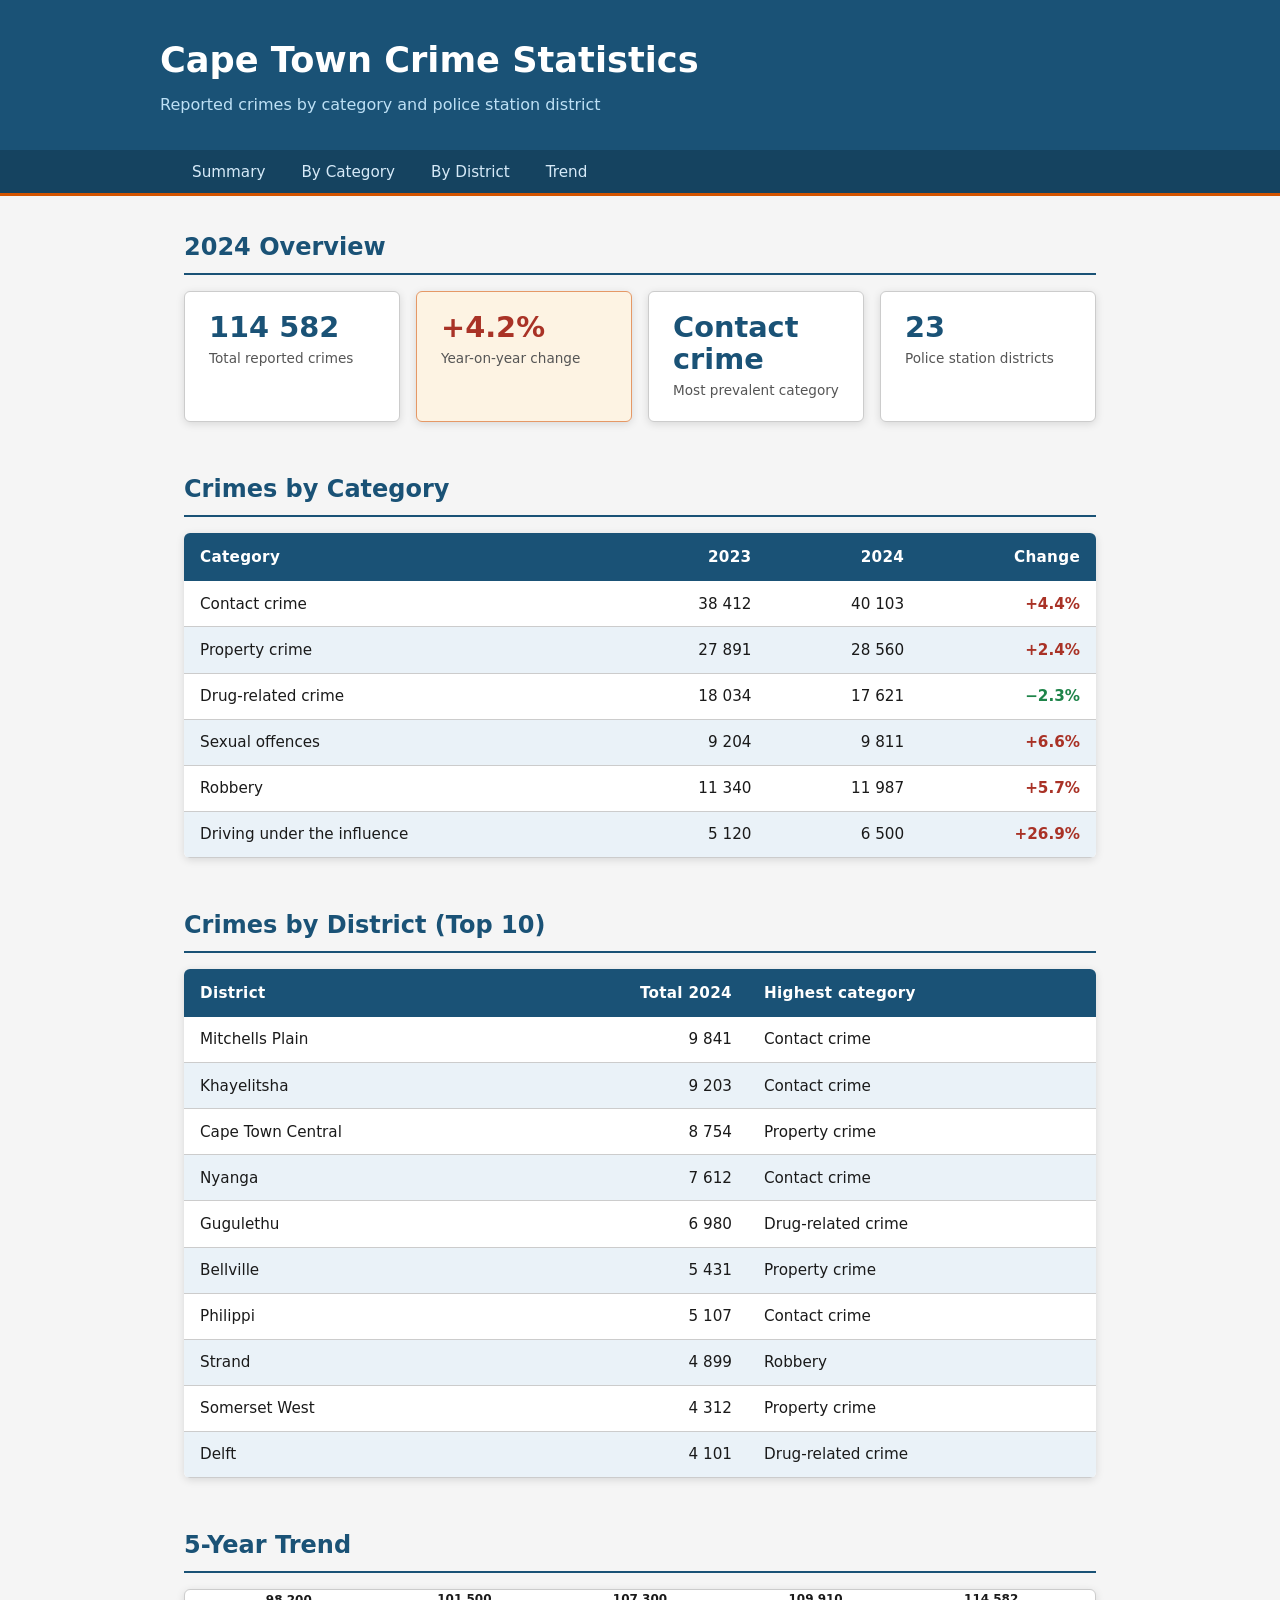
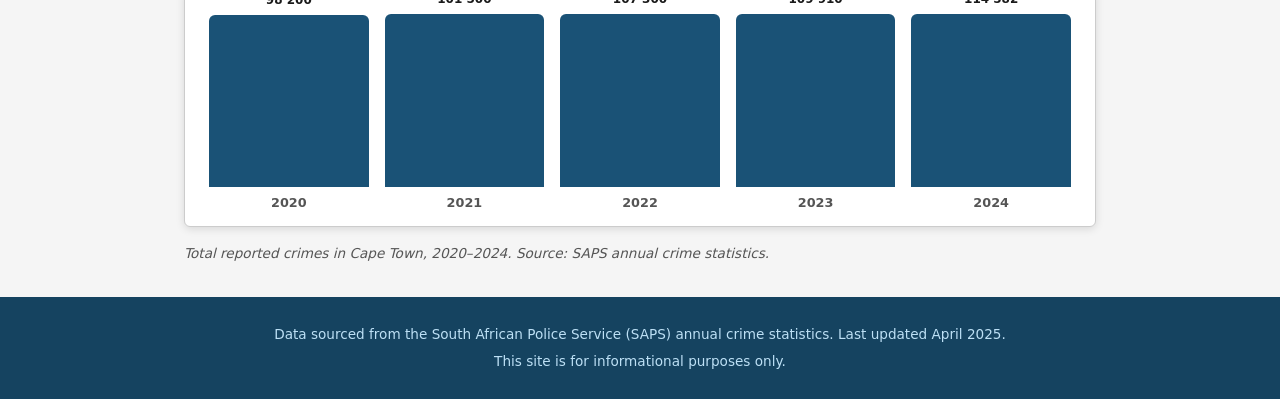
==== index.html @ 36d6c70b "Add accessible Cape Town crime statistics website Builds a WCAG 2.1 AA-compliant static site with su" ====
<!DOCTYPE html>
<html lang="en">
<head>
  <meta charset="UTF-8" />
  <meta name="viewport" content="width=device-width, initial-scale=1.0" />
  <meta name="description" content="Cape Town crime statistics dashboard — explore reported crime data by category and district." />
  <title>Cape Town Crime Statistics</title>
  <link rel="stylesheet" href="style.css" />
</head>
<body>
  <a class="skip-link" href="#main">Skip to main content</a>

  <header role="banner">
    <div class="header-inner">
      <h1>Cape Town Crime Statistics</h1>
      <p class="subtitle">Reported crimes by category and police station district</p>
    </div>
  </header>

  <nav aria-label="Page sections">
    <ul>
      <li><a href="#summary">Summary</a></li>
      <li><a href="#by-category">By Category</a></li>
      <li><a href="#by-district">By District</a></li>
      <li><a href="#trend">Trend</a></li>
    </ul>
  </nav>

  <main id="main" tabindex="-1">

    <!-- Summary cards -->
    <section id="summary" aria-labelledby="summary-heading">
      <h2 id="summary-heading">2024 Overview</h2>
      <ul class="card-grid" role="list">
        <li class="card">
          <span class="card-value" aria-label="114 582 total reported crimes">114&nbsp;582</span>
          <span class="card-label">Total reported crimes</span>
        </li>
        <li class="card card--warn">
          <span class="card-value" aria-label="4.2 percent increase year on year">+4.2%</span>
          <span class="card-label">Year-on-year change</span>
        </li>
        <li class="card">
          <span class="card-value" aria-label="6 most common crime type: contact crime">Contact crime</span>
          <span class="card-label">Most prevalent category</span>
        </li>
        <li class="card">
          <span class="card-value" aria-label="23 police station districts">23</span>
          <span class="card-label">Police station districts</span>
        </li>
      </ul>
    </section>

    <!-- By category table -->
    <section id="by-category" aria-labelledby="cat-heading">
      <h2 id="cat-heading">Crimes by Category</h2>
      <div class="table-wrapper" role="region" aria-label="Crimes by category table" tabindex="0">
        <table>
          <thead>
            <tr>
              <th scope="col">Category</th>
              <th scope="col" class="num">2023</th>
              <th scope="col" class="num">2024</th>
              <th scope="col" class="num">Change</th>
            </tr>
          </thead>
          <tbody>
            <tr>
              <td>Contact crime</td>
              <td class="num">38 412</td>
              <td class="num">40 103</td>
              <td class="num change--up" aria-label="increase">+4.4%</td>
            </tr>
            <tr>
              <td>Property crime</td>
              <td class="num">27 891</td>
              <td class="num">28 560</td>
              <td class="num change--up" aria-label="increase">+2.4%</td>
            </tr>
            <tr>
              <td>Drug-related crime</td>
              <td class="num">18 034</td>
              <td class="num">17 621</td>
              <td class="num change--down" aria-label="decrease">−2.3%</td>
            </tr>
            <tr>
              <td>Sexual offences</td>
              <td class="num">9 204</td>
              <td class="num">9 811</td>
              <td class="num change--up" aria-label="increase">+6.6%</td>
            </tr>
            <tr>
              <td>Robbery</td>
              <td class="num">11 340</td>
              <td class="num">11 987</td>
              <td class="num change--up" aria-label="increase">+5.7%</td>
            </tr>
            <tr>
              <td>Driving under the influence</td>
              <td class="num">5 120</td>
              <td class="num">6 500</td>
              <td class="num change--up" aria-label="increase">+26.9%</td>
            </tr>
          </tbody>
        </table>
      </div>
    </section>

    <!-- By district table -->
    <section id="by-district" aria-labelledby="dist-heading">
      <h2 id="dist-heading">Crimes by District (Top 10)</h2>
      <div class="table-wrapper" role="region" aria-label="Crimes by district table" tabindex="0">
        <table>
          <thead>
            <tr>
              <th scope="col">District</th>
              <th scope="col" class="num">Total 2024</th>
              <th scope="col">Highest category</th>
            </tr>
          </thead>
          <tbody>
            <tr><td>Mitchells Plain</td><td class="num">9 841</td><td>Contact crime</td></tr>
            <tr><td>Khayelitsha</td><td class="num">9 203</td><td>Contact crime</td></tr>
            <tr><td>Cape Town Central</td><td class="num">8 754</td><td>Property crime</td></tr>
            <tr><td>Nyanga</td><td class="num">7 612</td><td>Contact crime</td></tr>
            <tr><td>Gugulethu</td><td class="num">6 980</td><td>Drug-related crime</td></tr>
            <tr><td>Bellville</td><td class="num">5 431</td><td>Property crime</td></tr>
            <tr><td>Philippi</td><td class="num">5 107</td><td>Contact crime</td></tr>
            <tr><td>Strand</td><td class="num">4 899</td><td>Robbery</td></tr>
            <tr><td>Somerset West</td><td class="num">4 312</td><td>Property crime</td></tr>
            <tr><td>Delft</td><td class="num">4 101</td><td>Drug-related crime</td></tr>
          </tbody>
        </table>
      </div>
    </section>

    <!-- Trend section -->
    <section id="trend" aria-labelledby="trend-heading">
      <h2 id="trend-heading">5-Year Trend</h2>
      <figure aria-label="Bar chart showing total reported crimes 2020 to 2024">
        <div class="bar-chart" role="img" aria-label="Total crimes: 2020: 98 200, 2021: 101 500, 2022: 107 300, 2023: 109 910, 2024: 114 582">
          <ol class="bars" aria-hidden="true">
            <li class="bar-item">
              <div class="bar" style="--pct:86%"><span class="bar-val">98 200</span></div>
              <span class="bar-year">2020</span>
            </li>
            <li class="bar-item">
              <div class="bar" style="--pct:89%"><span class="bar-val">101 500</span></div>
              <span class="bar-year">2021</span>
            </li>
            <li class="bar-item">
              <div class="bar" style="--pct:94%"><span class="bar-val">107 300</span></div>
              <span class="bar-year">2022</span>
            </li>
            <li class="bar-item">
              <div class="bar" style="--pct:96%"><span class="bar-val">109 910</span></div>
              <span class="bar-year">2023</span>
            </li>
            <li class="bar-item">
              <div class="bar" style="--pct:100%"><span class="bar-val">114 582</span></div>
              <span class="bar-year">2024</span>
            </li>
          </ol>
        </div>
        <figcaption>Total reported crimes in Cape Town, 2020–2024. Source: SAPS annual crime statistics.</figcaption>
      </figure>
    </section>

  </main>

  <footer role="contentinfo">
    <p>Data sourced from the South African Police Service (SAPS) annual crime statistics. Last updated April 2025.</p>
    <p>This site is for informational purposes only.</p>
  </footer>
</body>
</html>
---- style.css ----
/* === Reset & base === */
*, *::before, *::after { box-sizing: border-box; margin: 0; padding: 0; }

:root {
  --clr-bg:        #f5f5f5;
  --clr-surface:   #ffffff;
  --clr-primary:   #1a5276;
  --clr-primary-d: #154360;
  --clr-accent:    #d35400;
  --clr-text:      #1a1a1a;
  --clr-muted:     #555555;
  --clr-border:    #cccccc;
  --clr-up:        #a93226;
  --clr-down:      #1e8449;
  --clr-warn-bg:   #fdf3e3;
  --clr-warn-bd:   #e59866;
  --radius:        6px;
  --shadow:        0 2px 8px rgba(0,0,0,.12);
  --font:          system-ui, -apple-system, "Segoe UI", Roboto, sans-serif;
}

html { font-size: 100%; scroll-behavior: smooth; }

body {
  font-family: var(--font);
  background: var(--clr-bg);
  color: var(--clr-text);
  line-height: 1.6;
  min-height: 100vh;
  display: flex;
  flex-direction: column;
}

/* === Skip link === */
.skip-link {
  position: absolute;
  top: -100%;
  left: 1rem;
  background: var(--clr-primary);
  color: #fff;
  padding: .5rem 1rem;
  border-radius: 0 0 var(--radius) var(--radius);
  font-weight: 700;
  text-decoration: none;
  z-index: 1000;
  transition: top .15s;
}
.skip-link:focus { top: 0; }

/* === Focus styles (visible for keyboard users) === */
:focus-visible {
  outline: 3px solid var(--clr-accent);
  outline-offset: 3px;
}

/* === Header === */
header {
  background: var(--clr-primary);
  color: #fff;
  padding: 2rem 1.5rem;
}
.header-inner { max-width: 960px; margin: 0 auto; }
header h1 { font-size: clamp(1.4rem, 4vw, 2.2rem); font-weight: 800; }
.subtitle { margin-top: .25rem; color: #bde0f5; font-size: 1rem; }

/* === Nav === */
nav {
  background: var(--clr-primary-d);
  border-bottom: 3px solid var(--clr-accent);
}
nav ul {
  max-width: 960px;
  margin: 0 auto;
  padding: 0 1rem;
  list-style: none;
  display: flex;
  flex-wrap: wrap;
  gap: .25rem;
}
nav a {
  display: inline-block;
  padding: .6rem 1rem;
  color: #d6eaf8;
  text-decoration: none;
  font-size: .95rem;
  border-radius: var(--radius) var(--radius) 0 0;
  transition: background .15s, color .15s;
}
nav a:hover, nav a:focus-visible {
  background: var(--clr-accent);
  color: #fff;
  outline: none;
}

/* === Main === */
main {
  flex: 1;
  max-width: 960px;
  width: 100%;
  margin: 2rem auto;
  padding: 0 1.5rem;
  display: flex;
  flex-direction: column;
  gap: 3rem;
}
main:focus { outline: none; }

/* === Section headings === */
section h2 {
  font-size: clamp(1.1rem, 3vw, 1.5rem);
  color: var(--clr-primary);
  margin-bottom: 1rem;
  padding-bottom: .4rem;
  border-bottom: 2px solid var(--clr-primary);
}

/* === Summary cards === */
.card-grid {
  list-style: none;
  display: grid;
  grid-template-columns: repeat(auto-fit, minmax(190px, 1fr));
  gap: 1rem;
}
.card {
  background: var(--clr-surface);
  border: 1px solid var(--clr-border);
  border-radius: var(--radius);
  box-shadow: var(--shadow);
  padding: 1.25rem 1.5rem;
  display: flex;
  flex-direction: column;
  gap: .25rem;
}
.card--warn {
  background: var(--clr-warn-bg);
  border-color: var(--clr-warn-bd);
}
.card-value {
  font-size: clamp(1.3rem, 3.5vw, 1.8rem);
  font-weight: 800;
  color: var(--clr-primary);
  line-height: 1.1;
}
.card--warn .card-value { color: var(--clr-up); }
.card-label {
  font-size: .85rem;
  color: var(--clr-muted);
}

/* === Tables === */
.table-wrapper {
  overflow-x: auto;
  border-radius: var(--radius);
  box-shadow: var(--shadow);
}
.table-wrapper:focus-visible {
  outline: 3px solid var(--clr-accent);
  outline-offset: 2px;
}
table {
  width: 100%;
  border-collapse: collapse;
  background: var(--clr-surface);
  font-size: .95rem;
}
thead { background: var(--clr-primary); color: #fff; }
thead th {
  padding: .75rem 1rem;
  text-align: left;
  font-weight: 700;
  letter-spacing: .02em;
}
thead th.num { text-align: right; }
tbody tr:nth-child(even) { background: #eaf2f8; }
tbody tr:hover { background: #d4e6f1; }
tbody td {
  padding: .65rem 1rem;
  border-bottom: 1px solid var(--clr-border);
}
td.num { text-align: right; font-variant-numeric: tabular-nums; }
.change--up   { color: var(--clr-up);   font-weight: 700; }
.change--down { color: var(--clr-down); font-weight: 700; }

/* === Bar chart === */
figure { display: flex; flex-direction: column; gap: 1rem; }
.bar-chart {
  background: var(--clr-surface);
  border: 1px solid var(--clr-border);
  border-radius: var(--radius);
  box-shadow: var(--shadow);
  padding: 1.5rem 1.5rem .75rem;
}
.bars {
  list-style: none;
  display: flex;
  align-items: flex-end;
  gap: 1rem;
  height: 200px;
}
.bar-item {
  flex: 1;
  display: flex;
  flex-direction: column;
  align-items: center;
  height: 100%;
  justify-content: flex-end;
}
.bar {
  width: 100%;
  height: var(--pct);
  background: var(--clr-primary);
  border-radius: var(--radius) var(--radius) 0 0;
  position: relative;
  transition: background .2s;
  display: flex;
  align-items: flex-start;
  justify-content: center;
}
.bar:hover, .bar:focus-within { background: var(--clr-accent); }
.bar-val {
  position: absolute;
  top: -1.5rem;
  font-size: .75rem;
  font-weight: 700;
  color: var(--clr-text);
  white-space: nowrap;
}
.bar-year {
  margin-top: .4rem;
  font-size: .8rem;
  color: var(--clr-muted);
  font-weight: 600;
}
figcaption {
  font-size: .85rem;
  color: var(--clr-muted);
  font-style: italic;
}

/* === Footer === */
footer {
  background: var(--clr-primary-d);
  color: #bde0f5;
  text-align: center;
  padding: 1.5rem;
  font-size: .85rem;
  line-height: 2;
  margin-top: auto;
}

/* === Reduced-motion === */
@media (prefers-reduced-motion: reduce) {
  html { scroll-behavior: auto; }
  .skip-link { transition: none; }
  .bar  { transition: none; }
}

/* === High-contrast / forced-colors === */
@media (forced-colors: active) {
  .bar { forced-color-adjust: none; background: Highlight; }
  .card { border: 2px solid ButtonText; }
}

/* === Responsive === */
@media (max-width: 600px) {
  nav ul { gap: 0; }
  nav a  { font-size: .85rem; padding: .5rem .75rem; }
  .bars  { gap: .5rem; }
  .bar-val { font-size: .65rem; }
}
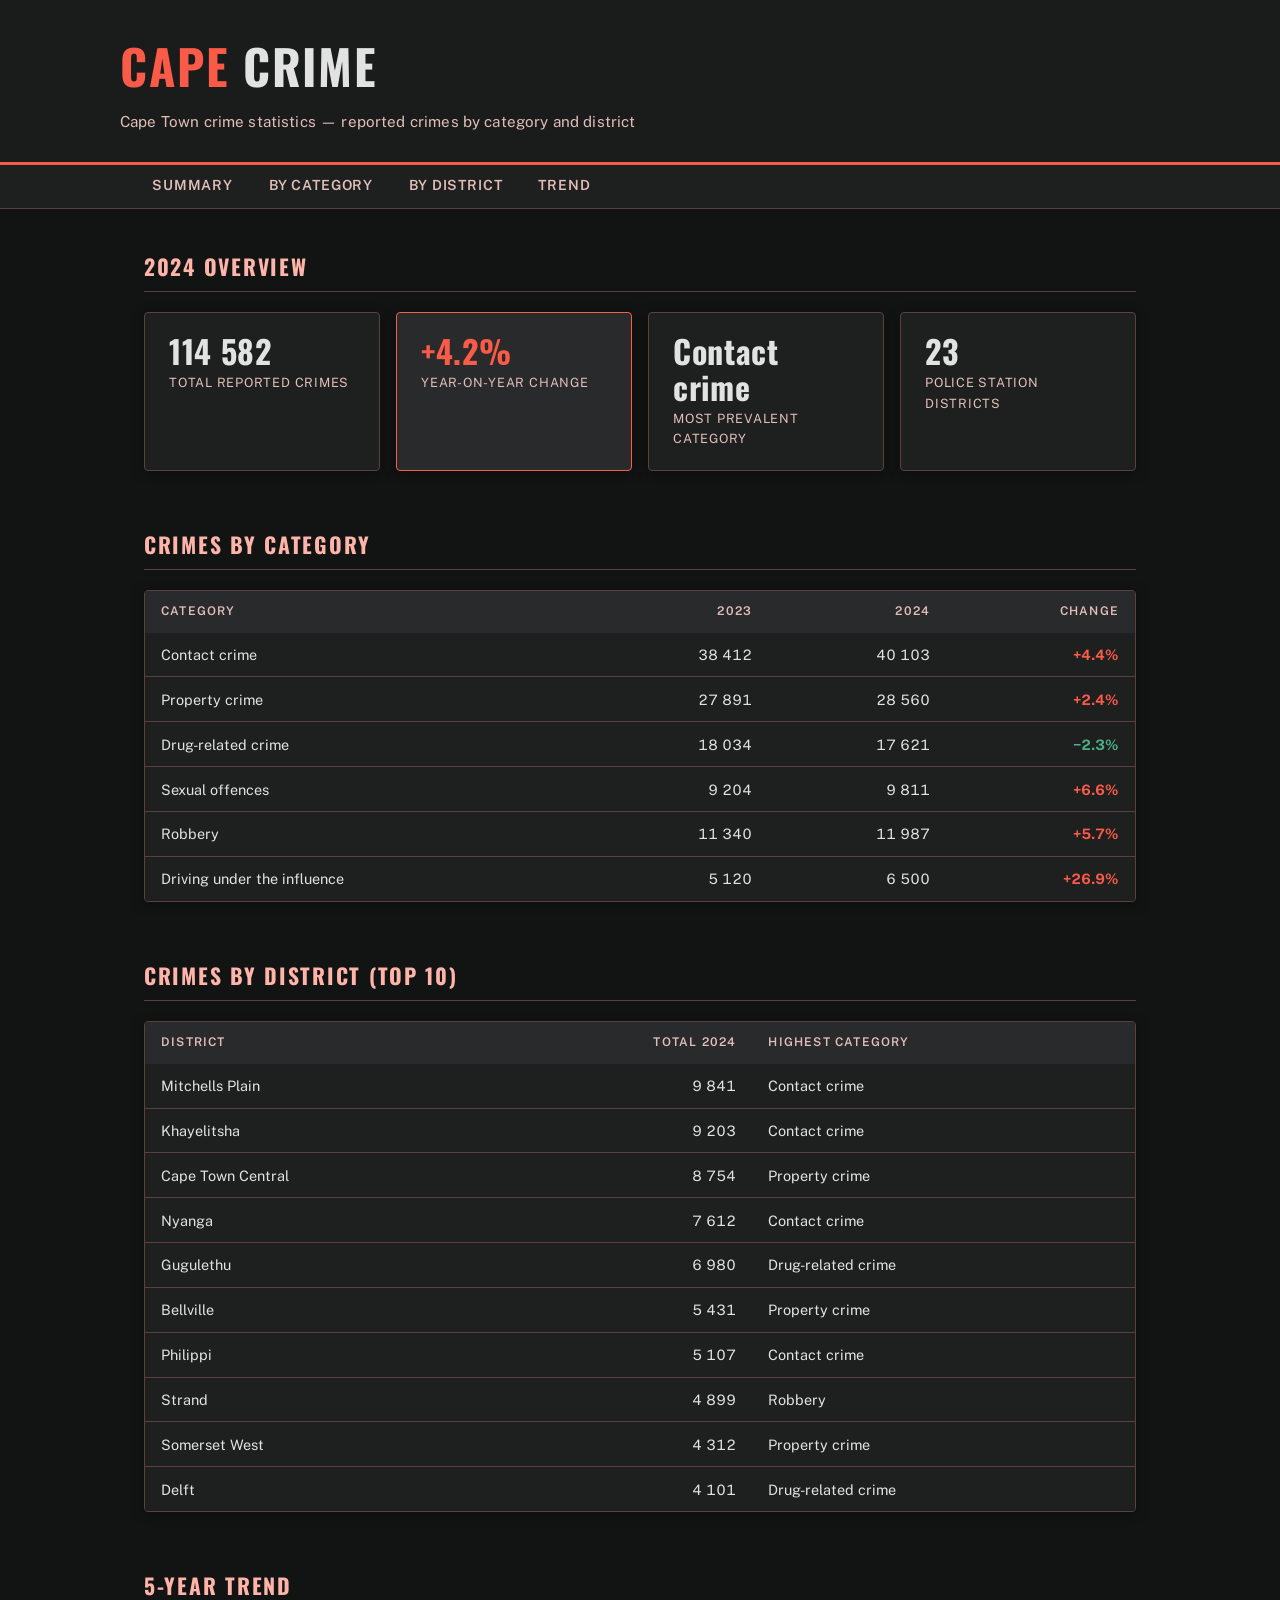
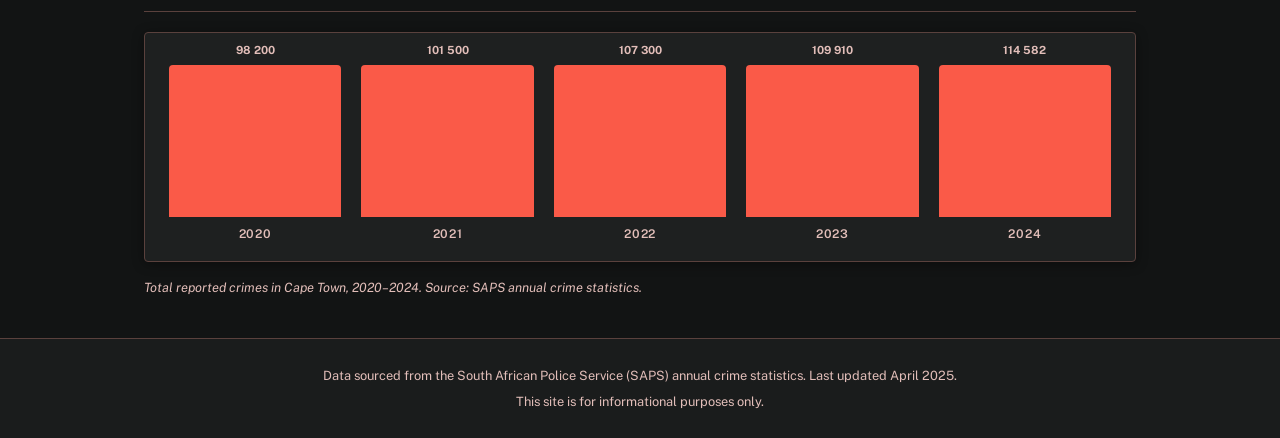
==== commit 2910be9e: "Apply Cape Crime brand from Stitch MCP design system Updates colour palette and typography to match " ====
--- a/index.html
+++ b/index.html
@@ -5,6 +5,9 @@
   <meta name="viewport" content="width=device-width, initial-scale=1.0" />
   <meta name="description" content="Cape Town crime statistics dashboard — explore reported crime data by category and district." />
   <title>Cape Town Crime Statistics</title>
+  <link rel="preconnect" href="https://fonts.googleapis.com" />
+  <link rel="preconnect" href="https://fonts.gstatic.com" crossorigin />
+  <link rel="stylesheet" href="https://fonts.googleapis.com/css2?family=Oswald:wght@500;700&family=Public+Sans:wght@400;600;800&display=swap" />
   <link rel="stylesheet" href="style.css" />
 </head>
 <body>
@@ -12,8 +15,8 @@
 
   <header role="banner">
     <div class="header-inner">
-      <h1>Cape Town Crime Statistics</h1>
-      <p class="subtitle">Reported crimes by category and police station district</p>
+      <h1><span>Cape</span> Crime</h1>
+      <p class="subtitle">Cape Town crime statistics — reported crimes by category and district</p>
     </div>
   </header>
 
--- a/style.css
+++ b/style.css
@@ -1,30 +1,41 @@
-/* === Reset & base === */
+/* Cape Crime — brand palette generated by Google Stitch MCP */
 *, *::before, *::after { box-sizing: border-box; margin: 0; padding: 0; }
 
 :root {
-  --clr-bg:        #f5f5f5;
-  --clr-surface:   #ffffff;
-  --clr-primary:   #1a5276;
-  --clr-primary-d: #154360;
-  --clr-accent:    #d35400;
-  --clr-text:      #1a1a1a;
-  --clr-muted:     #555555;
-  --clr-border:    #cccccc;
-  --clr-up:        #a93226;
-  --clr-down:      #1e8449;
-  --clr-warn-bg:   #fdf3e3;
-  --clr-warn-bd:   #e59866;
-  --radius:        6px;
-  --shadow:        0 2px 8px rgba(0,0,0,.12);
-  --font:          system-ui, -apple-system, "Segoe UI", Roboto, sans-serif;
+  /* Stitch-generated Cape Crime dark theme */
+  --bg:               #121414;
+  --surface-low:      #1a1c1c;
+  --surface:          #1e2020;
+  --surface-high:     #282a2b;
+  --surface-highest:  #333535;
+  --on-surface:       #e2e2e2;
+  --on-surface-var:   #e2beb9;
+  --outline:          #a98984;
+  --outline-var:      #5a413d;
+
+  --primary:          #fa5a48;   /* primary-container — vivid red for UI */
+  --primary-dim:      #ffb4a9;   /* lighter tint */
+  --on-primary:       #ffffff;
+  --secondary:        #c1c6da;
+  --on-secondary:     #2b3040;
+  --sec-container:    #414657;
+
+  --error:            #ffb4ab;
+  --change-up:        #fa5a48;
+  --change-down:      #4caf86;
+
+  --font-body:        "Public Sans", system-ui, sans-serif;
+  --font-head:        "Oswald", "Public Sans", sans-serif;
+  --radius:           4px;
+  --shadow:           0 2px 12px rgba(0,0,0,.4);
 }
 
 html { font-size: 100%; scroll-behavior: smooth; }
 
 body {
-  font-family: var(--font);
-  background: var(--clr-bg);
-  color: var(--clr-text);
+  font-family: var(--font-body);
+  background: var(--bg);
+  color: var(--on-surface);
   line-height: 1.6;
   min-height: 100vh;
   display: flex;
@@ -36,8 +47,8 @@
   position: absolute;
   top: -100%;
   left: 1rem;
-  background: var(--clr-primary);
-  color: #fff;
+  background: var(--primary);
+  color: var(--on-primary);
   padding: .5rem 1rem;
   border-radius: 0 0 var(--radius) var(--radius);
   font-weight: 700;
@@ -47,29 +58,45 @@
 }
 .skip-link:focus { top: 0; }
 
-/* === Focus styles (visible for keyboard users) === */
+/* === Focus === */
 :focus-visible {
-  outline: 3px solid var(--clr-accent);
+  outline: 3px solid var(--primary);
   outline-offset: 3px;
 }
 
 /* === Header === */
 header {
-  background: var(--clr-primary);
-  color: #fff;
-  padding: 2rem 1.5rem;
-}
-.header-inner { max-width: 960px; margin: 0 auto; }
-header h1 { font-size: clamp(1.4rem, 4vw, 2.2rem); font-weight: 800; }
-.subtitle { margin-top: .25rem; color: #bde0f5; font-size: 1rem; }
+  background: var(--surface-low);
+  border-bottom: 3px solid var(--primary);
+  padding: 1.75rem 1.5rem;
+}
+.header-inner { max-width: 1040px; margin: 0 auto; }
+
+header h1 {
+  font-family: var(--font-head);
+  font-size: clamp(1.8rem, 5vw, 3rem);
+  font-weight: 700;
+  letter-spacing: .04em;
+  text-transform: uppercase;
+  color: var(--on-surface);
+}
+
+header h1 span { color: var(--primary); }
+
+.subtitle {
+  margin-top: .3rem;
+  color: var(--on-surface-var);
+  font-size: .95rem;
+  letter-spacing: .01em;
+}
 
 /* === Nav === */
 nav {
-  background: var(--clr-primary-d);
-  border-bottom: 3px solid var(--clr-accent);
+  background: var(--surface);
+  border-bottom: 1px solid var(--outline-var);
 }
 nav ul {
-  max-width: 960px;
+  max-width: 1040px;
   margin: 0 auto;
   padding: 0 1rem;
   list-style: none;
@@ -79,72 +106,83 @@
 }
 nav a {
   display: inline-block;
-  padding: .6rem 1rem;
-  color: #d6eaf8;
+  padding: .55rem 1rem;
+  color: var(--on-surface-var);
   text-decoration: none;
-  font-size: .95rem;
-  border-radius: var(--radius) var(--radius) 0 0;
-  transition: background .15s, color .15s;
+  font-size: .875rem;
+  font-weight: 600;
+  letter-spacing: .06em;
+  text-transform: uppercase;
+  border-bottom: 3px solid transparent;
+  transition: color .15s, border-color .15s;
 }
 nav a:hover, nav a:focus-visible {
-  background: var(--clr-accent);
-  color: #fff;
+  color: var(--primary-dim);
+  border-bottom-color: var(--primary);
   outline: none;
 }
 
 /* === Main === */
 main {
   flex: 1;
-  max-width: 960px;
+  max-width: 1040px;
   width: 100%;
-  margin: 2rem auto;
+  margin: 2.5rem auto;
   padding: 0 1.5rem;
   display: flex;
   flex-direction: column;
-  gap: 3rem;
+  gap: 3.5rem;
 }
 main:focus { outline: none; }
 
 /* === Section headings === */
 section h2 {
-  font-size: clamp(1.1rem, 3vw, 1.5rem);
-  color: var(--clr-primary);
-  margin-bottom: 1rem;
-  padding-bottom: .4rem;
-  border-bottom: 2px solid var(--clr-primary);
+  font-family: var(--font-head);
+  font-size: clamp(1rem, 2.5vw, 1.35rem);
+  font-weight: 700;
+  letter-spacing: .08em;
+  text-transform: uppercase;
+  color: var(--primary-dim);
+  margin-bottom: 1.25rem;
+  padding-bottom: .5rem;
+  border-bottom: 1px solid var(--outline-var);
 }
 
 /* === Summary cards === */
 .card-grid {
   list-style: none;
   display: grid;
-  grid-template-columns: repeat(auto-fit, minmax(190px, 1fr));
+  grid-template-columns: repeat(auto-fit, minmax(200px, 1fr));
   gap: 1rem;
 }
 .card {
-  background: var(--clr-surface);
-  border: 1px solid var(--clr-border);
+  background: var(--surface);
+  border: 1px solid var(--outline-var);
   border-radius: var(--radius);
   box-shadow: var(--shadow);
   padding: 1.25rem 1.5rem;
   display: flex;
   flex-direction: column;
-  gap: .25rem;
+  gap: .3rem;
 }
 .card--warn {
-  background: var(--clr-warn-bg);
-  border-color: var(--clr-warn-bd);
+  border-color: var(--primary);
+  background: var(--surface-high);
 }
 .card-value {
-  font-size: clamp(1.3rem, 3.5vw, 1.8rem);
-  font-weight: 800;
-  color: var(--clr-primary);
+  font-family: var(--font-head);
+  font-size: clamp(1.4rem, 3.5vw, 2rem);
+  font-weight: 700;
+  color: var(--on-surface);
   line-height: 1.1;
-}
-.card--warn .card-value { color: var(--clr-up); }
+  letter-spacing: .02em;
+}
+.card--warn .card-value { color: var(--primary); }
 .card-label {
-  font-size: .85rem;
-  color: var(--clr-muted);
+  font-size: .8rem;
+  color: var(--on-surface-var);
+  text-transform: uppercase;
+  letter-spacing: .06em;
 }
 
 /* === Tables === */
@@ -152,50 +190,57 @@
   overflow-x: auto;
   border-radius: var(--radius);
   box-shadow: var(--shadow);
+  border: 1px solid var(--outline-var);
 }
 .table-wrapper:focus-visible {
-  outline: 3px solid var(--clr-accent);
+  outline: 3px solid var(--primary);
   outline-offset: 2px;
 }
 table {
   width: 100%;
   border-collapse: collapse;
-  background: var(--clr-surface);
-  font-size: .95rem;
-}
-thead { background: var(--clr-primary); color: #fff; }
+  background: var(--surface);
+  font-size: .9rem;
+}
+thead {
+  background: var(--surface-high);
+}
 thead th {
-  padding: .75rem 1rem;
+  padding: .7rem 1rem;
   text-align: left;
-  font-weight: 700;
-  letter-spacing: .02em;
+  font-weight: 600;
+  font-size: .75rem;
+  letter-spacing: .1em;
+  text-transform: uppercase;
+  color: var(--on-surface-var);
 }
 thead th.num { text-align: right; }
-tbody tr:nth-child(even) { background: #eaf2f8; }
-tbody tr:hover { background: #d4e6f1; }
+tbody tr { border-bottom: 1px solid var(--outline-var); }
+tbody tr:last-child { border-bottom: none; }
+tbody tr:hover { background: var(--surface-high); }
 tbody td {
   padding: .65rem 1rem;
-  border-bottom: 1px solid var(--clr-border);
+  color: var(--on-surface);
 }
 td.num { text-align: right; font-variant-numeric: tabular-nums; }
-.change--up   { color: var(--clr-up);   font-weight: 700; }
-.change--down { color: var(--clr-down); font-weight: 700; }
+.change--up   { color: var(--change-up);   font-weight: 700; }
+.change--down { color: var(--change-down); font-weight: 700; }
 
 /* === Bar chart === */
 figure { display: flex; flex-direction: column; gap: 1rem; }
 .bar-chart {
-  background: var(--clr-surface);
-  border: 1px solid var(--clr-border);
+  background: var(--surface);
+  border: 1px solid var(--outline-var);
   border-radius: var(--radius);
   box-shadow: var(--shadow);
-  padding: 1.5rem 1.5rem .75rem;
+  padding: 2rem 1.5rem 1rem;
 }
 .bars {
   list-style: none;
   display: flex;
   align-items: flex-end;
-  gap: 1rem;
-  height: 200px;
+  gap: 1.25rem;
+  height: 180px;
 }
 .bar-item {
   flex: 1;
@@ -208,42 +253,45 @@
 .bar {
   width: 100%;
   height: var(--pct);
-  background: var(--clr-primary);
+  background: var(--primary);
   border-radius: var(--radius) var(--radius) 0 0;
   position: relative;
-  transition: background .2s;
   display: flex;
   align-items: flex-start;
   justify-content: center;
-}
-.bar:hover, .bar:focus-within { background: var(--clr-accent); }
+  transition: background .2s;
+}
+.bar:hover, .bar:focus-within { background: var(--primary-dim); }
 .bar-val {
   position: absolute;
-  top: -1.5rem;
+  top: -1.4rem;
+  font-size: .7rem;
+  font-weight: 700;
+  color: var(--on-surface-var);
+  white-space: nowrap;
+}
+.bar-year {
+  margin-top: .5rem;
   font-size: .75rem;
-  font-weight: 700;
-  color: var(--clr-text);
-  white-space: nowrap;
-}
-.bar-year {
-  margin-top: .4rem;
+  font-weight: 600;
+  letter-spacing: .06em;
+  text-transform: uppercase;
+  color: var(--on-surface-var);
+}
+figcaption {
   font-size: .8rem;
-  color: var(--clr-muted);
-  font-weight: 600;
-}
-figcaption {
-  font-size: .85rem;
-  color: var(--clr-muted);
+  color: var(--on-surface-var);
   font-style: italic;
 }
 
 /* === Footer === */
 footer {
-  background: var(--clr-primary-d);
-  color: #bde0f5;
+  background: var(--surface-low);
+  border-top: 1px solid var(--outline-var);
+  color: var(--on-surface-var);
   text-align: center;
   padding: 1.5rem;
-  font-size: .85rem;
+  font-size: .8rem;
   line-height: 2;
   margin-top: auto;
 }
@@ -251,11 +299,10 @@
 /* === Reduced-motion === */
 @media (prefers-reduced-motion: reduce) {
   html { scroll-behavior: auto; }
-  .skip-link { transition: none; }
-  .bar  { transition: none; }
-}
-
-/* === High-contrast / forced-colors === */
+  .skip-link, .bar { transition: none; }
+}
+
+/* === High-contrast === */
 @media (forced-colors: active) {
   .bar { forced-color-adjust: none; background: Highlight; }
   .card { border: 2px solid ButtonText; }
@@ -263,8 +310,7 @@
 
 /* === Responsive === */
 @media (max-width: 600px) {
-  nav ul { gap: 0; }
-  nav a  { font-size: .85rem; padding: .5rem .75rem; }
+  nav a  { font-size: .8rem; padding: .45rem .75rem; }
   .bars  { gap: .5rem; }
-  .bar-val { font-size: .65rem; }
-}
+  .bar-val { font-size: .6rem; }
+}
